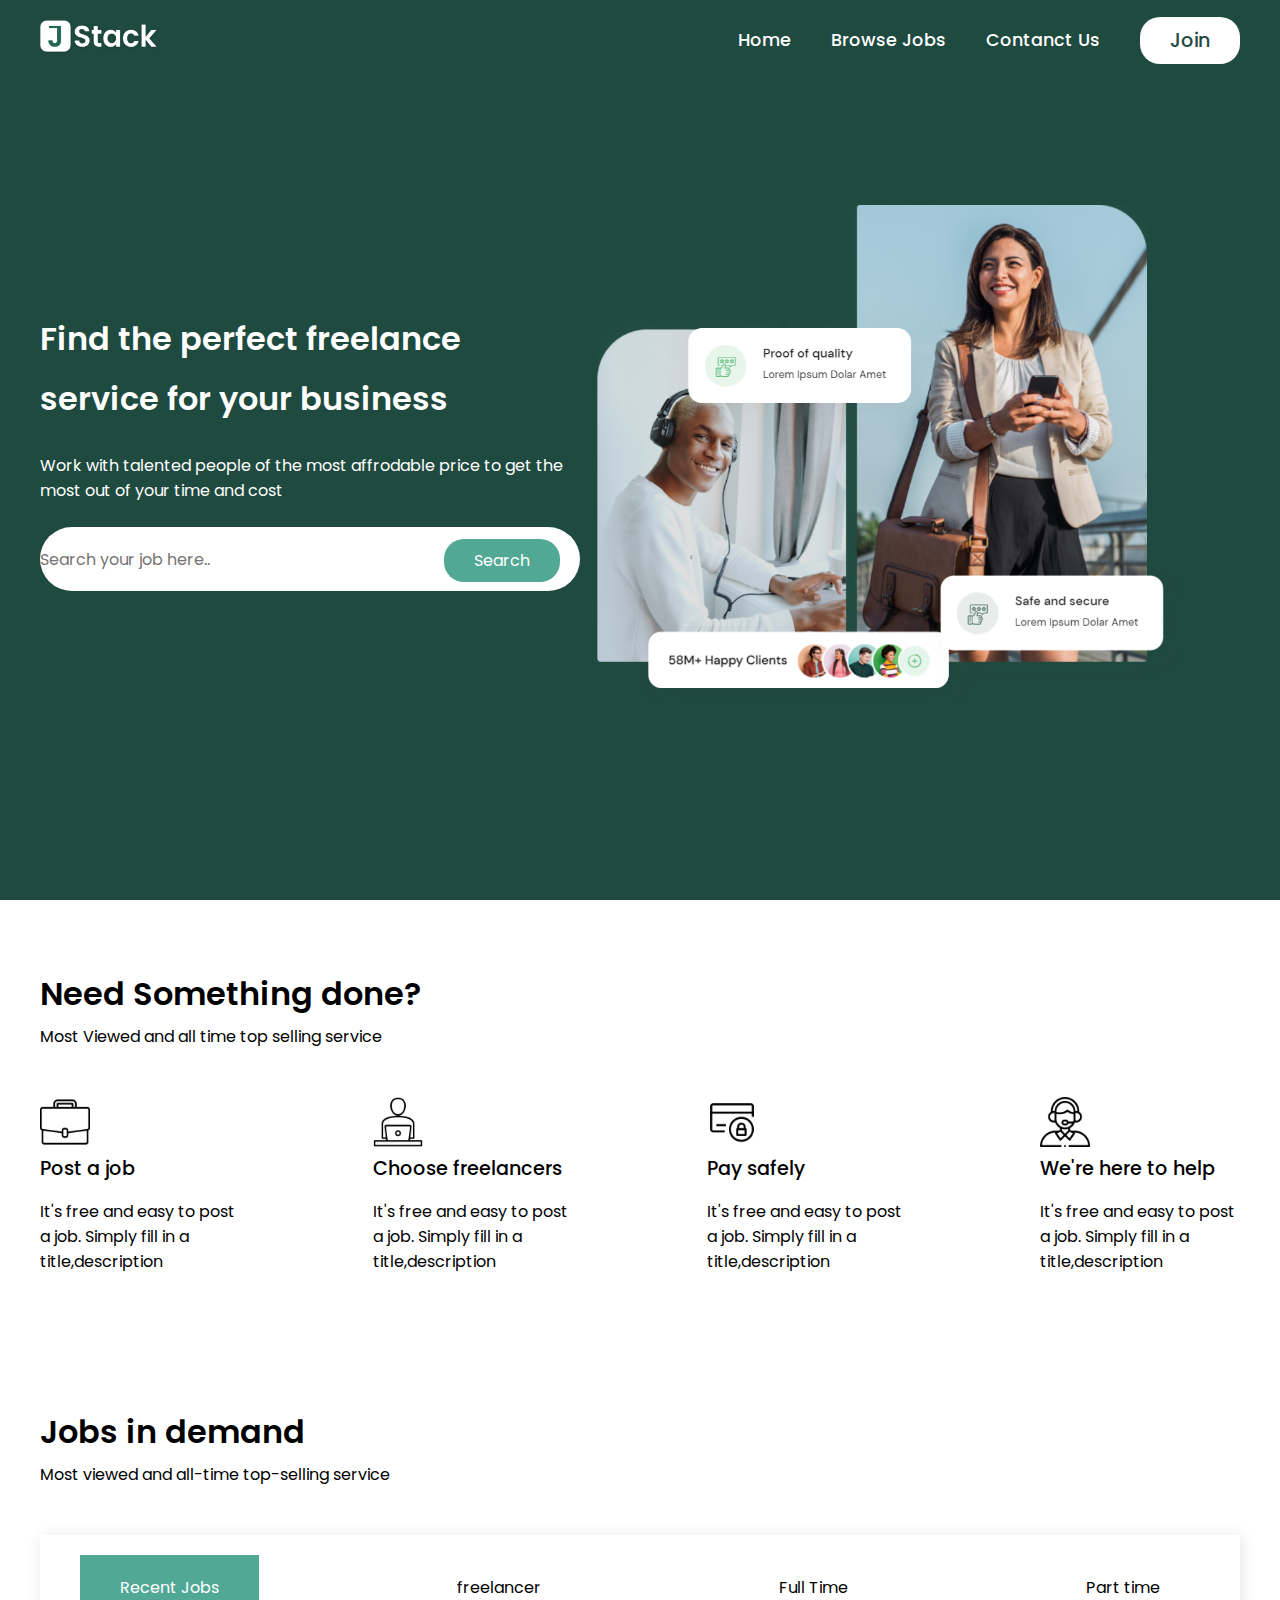
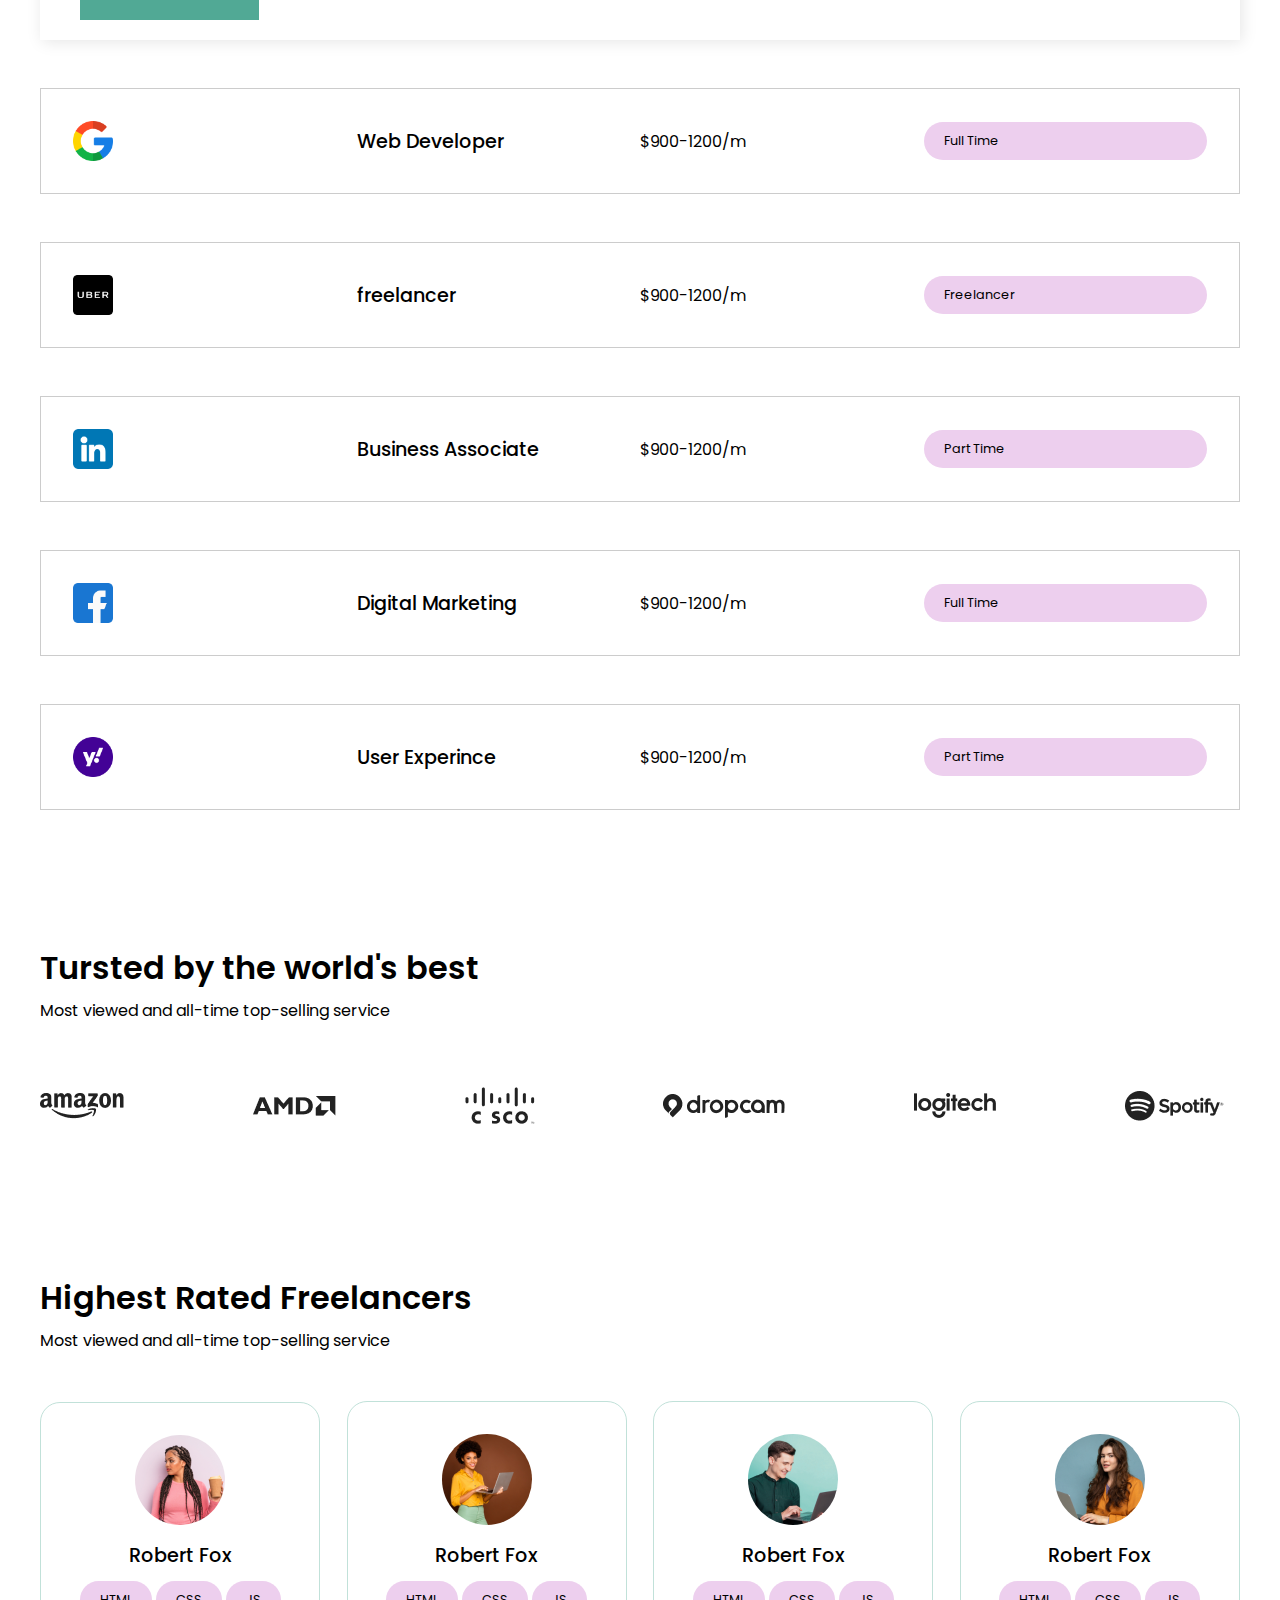
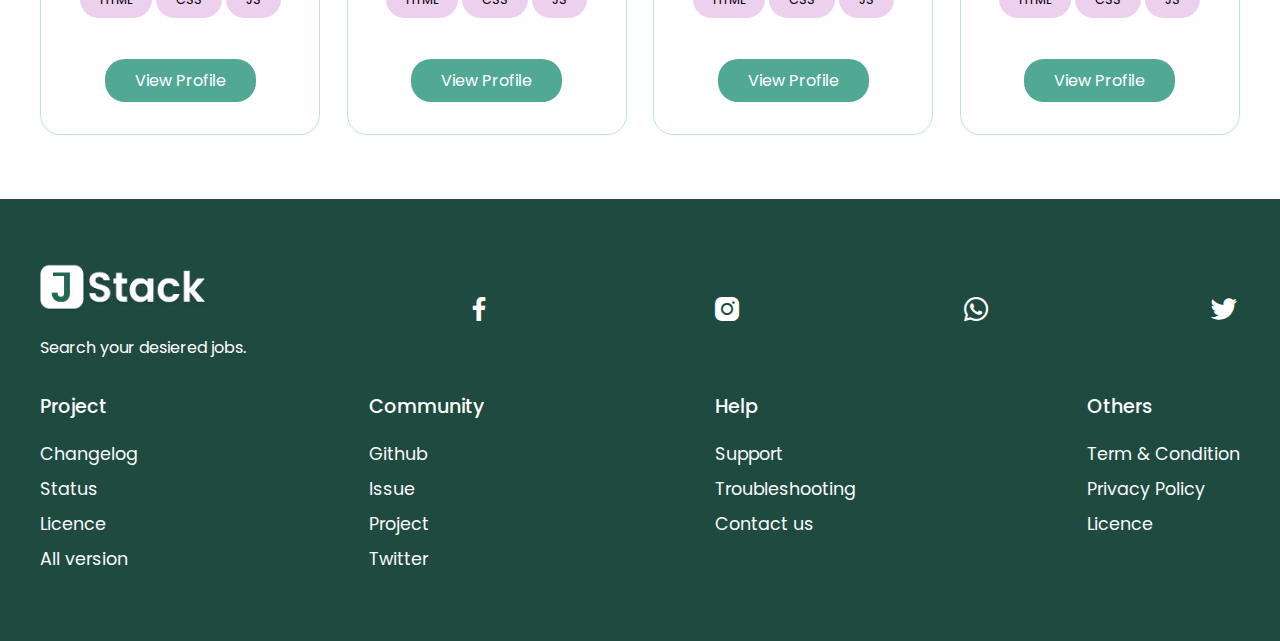
==== index.html @ 805e2f99 "html,css,js files added" ====
<!DOCTYPE html>
<html lang="en">

    <head>
        <meta charset="UTF-8">
        <meta name="viewport" content="width=device-width, initial-scale=1.0">
        <title>JSTACK - Search Jobs</title>
        <link rel="stylesheet" href="style.css">
        <link href='https://unpkg.com/boxicons@2.1.4/css/boxicons.min.css' rel='stylesheet'>
    </head>

    <body>

        <!-- Header  Section-->
        <header>
            <div id="navbar" class="obj-width">
                <a href="">
                    <img class="logo" src="images/logo.png" alt="Error">
                </a>
                <ul id="menu">
                    <li><a href="#">Home</a></li>
                    <li><a href="/jobs/job.html">Browse Jobs</a></li>
                    <li><a href="contact.html">Contanct Us</a></li>


                    <button id="w-btn">Join</button>
                </ul>
                <i id="bar" class="bx bx-menu">
                    
                </i>
            </div>
        </header>

        <!-- Hero  Section-->
        <section class="hero">
            <div class="hero-box obj-width">
                <div class="h-left">
                <h2>Find the perfect freelance 
                    service for your 
                    business</h2>
                <p>Work with talented people 
                    of the most affrodable price to 
                    get the most out of your time 
                    and cost</p>
               
                <div class="search">
                    <input type="text" placeholder="Search your job here..">
                    <a id="g-btn" href="#">Search</a>
                </div>
            </div>
                <div class="h-right">
                    <img src="/images/hero1.PNG" alt="">
                </div>
            </div>
        </section>

        <!-- Features  Section-->
        <section class="features sec-space obj-width">
            <h2>Need Something done?</h2>
            <p>Most Viewed and all time top 
                selling service                    </p>

                <div class="fe-box">
                    <div>
                        <img src="images/fe 1.png" alt="">
                        <h3>Post a job</h3>
                        <p>It's free and easy to post a job. Simply fill in a title,description</p>
                    </div>
                    <div>
                        <img src="images/fe 2.png" alt="">
                        <h3>Choose freelancers</h3>
                        <p>It's free and easy to post a job. 
                        Simply fill in a title,description</p>
                    </div>
                    <div>
                        <img src="images/fe 3.png" alt="">
                        <h3>Pay safely</h3>
                        <p>It's free and easy to post a job. 
                        Simply fill in a title,description</p>
                    </div>
                    <div>
                        <img src="images/fe 4.png" alt="">
                        <h3>We're here to help</h3>
                        <p>It's free and easy to post a job. 
                        Simply fill in a title,description</p>
                    </div>
                </div>
        </section>

        <!-- Job Listing  Section-->
        <section class="jobs sec-space obj-width">
            <h2>Jobs in demand</h2>
            <p>Most viewed and all-time top-selling service</p>

            <ul class="job-id">
                <li data-target="all" class="active">Recent Jobs</li>
                <li data-target="freelancer">freelancer</li>
                <li data-target="fullTime">Full Time</li>
                <li data-target="partTime">Part time</li>
            </ul>

            <div class="jobs-container">
                <li data-item="fullTime" 
                class="jList">
                    <img src="images/google.png" alt="">
                    <h3>Web Developer</h3>
                    <p>$900-1200/m</p>
                    <span id="key">Full Time</span>
                </li>
                <li data-item="freelancer" 
                class="jList">
                    <img src="images/uber.png" alt="">
                    <h3>freelancer</h3>
                    <p>$900-1200/m</p>
                    <span id="key">Freelancer</span>
                </li>
                <li data-item="partTime" 
                class="jList">
                    <img src="images/linkedin.png" alt="">
                    <h3>Business Associate</h3>
                    <p>$900-1200/m</p>
                    <span id="key">Part Time</span>
                </li>
                <li data-item="fullTime" 
                class="jList">
                    <img src="images/facebook.png" alt="">
                    <h3>Digital Marketing</h3>
                    <p>$900-1200/m</p>
                    <span id="key">Full Time</span>
                </li>
                <li data-item="partTime" 
                class="jList">
                    <img src="images/yahoo.png" alt="">
                    <h3>User Experince</h3>
                    <p>$900-1200/m</p>
                    <span id="key">Part Time</span>
                </li>
            </div>
        </section>

        <!-- Brand  Section-->
        <section class="trust sec-space obj-width">
            <h2>Tursted by the world's best</h2>
            <p>Most viewed and all-time 
                top-selling service
            </p>

            <div class="t-box">
                <img src="images/t1.png" alt="">
                <img src="images/t2.png" alt="">
                <img src="images/t3.png" alt="">
                <img src="images/t4.png" alt="">
                <img src="images/t5.png" alt="">
                <img src="images/t6.png" alt="">
            </div>
        </section>

        <!-- Team  Section-->
        <section class="team sec-space obj-width">
            <h2>Highest Rated Freelancers</h2>
            <p>Most viewed and all-time 
                top-selling service
            </p>

            <div class="team-container">
                <div class="fl-box">
                <img src="images/fl-1.png" alt="">
                <h3>Robert Fox</h3>
                <div class="skill">
                    <span id="key">HTML</span>
                    <span id="key">CSS</span>
                    <span id="key">JS</span>
                </div>

                <a href="#" id="g-btn">View Profile</a>
                </div>

                <div class="fl-box">
                <img src="images/fl-2.png" alt="">
                <h3>Robert Fox</h3>
                <div class="skill">
                    <span id="key">HTML</span>
                    <span id="key">CSS</span>
                    <span id="key">JS</span>
                </div>

                <a href="#" id="g-btn">View Profile</a>
                </div>
                <div class="fl-box">
                <img src="images/fl-3.png" alt="">
                <h3>Robert Fox</h3>
                <div class="skill">
                    <span id="key">HTML</span>
                    <span id="key">CSS</span>
                    <span id="key">JS</span>
                </div>

                <a href="#" id="g-btn">View Profile</a>
                </div>
                <div class="fl-box">
                <img src="images/fl-4.png" alt="">
                <h3>Robert Fox</h3>
                <div class="skill">
                    <span id="key">HTML</span>
                    <span id="key">CSS</span>
                    <span id="key">JS</span>
                </div>
                <a href="#" id="g-btn">View Profile</a>
                </div>
            </div>
        </section>


        <!-- Footer  Section-->
        <footer class="footer">
            <div class="obj-width">
                <div class="top">
                    <div>
                        <img class="logo" src="images/logo.png" alt="">
                        <p>Search your desiered jobs.</p>
                    </div>
                    <a href="#">
                        <i class='bx bxl-facebook'></i></a>
                    <a href="#">
                        <i class='bx bxl-instagram-alt'></i></a>
                    <a href="#">
                        <i class='bx bxl-whatsapp'></i></a>
                    <a href="#">
                        <i class='bx bxl-twitter'></i></a>
                </div>

                <div class="bottom">
                    <div>
                        <h3>Project</h3>
                        <a href="#">Changelog</a>
                        <a href="#">Status</a>
                        <a href="#">Licence</a>
                        <a href="#">All version</a>
                    </div>
                    <div>
                        <h3>Community</h3>
                        <a href="#">Github</a>
                        <a href="#">Issue</a>
                        <a href="#">Project</a>
                        <a href="#">Twitter</a>
                    </div>
                    <div>
                        <h3>Help</h3>
                        <a href="#">Support</a>
                        <a href="#">Troubleshooting</a>
                        <a href="#">Contact us</a>
                    </div>
                    <div>
                        <h3>Others</h3>
                        <a href="#">Term & Condition</a>
                        <a href="#">Privacy Policy</a>
                        <a href="#">Licence</a>
                    </div>
                </div>
            </div>
        </footer>

       

    </body>
    <script src="script.js"></script>
    <script src="frist.js"></script>
</html>
---- style.css ----
@import url("https://fonts.googleapis.com/css2?family=Poppins:wght@100;200;300;400;500;600;700;800&display=swap");

 * {
  margin: 0;
  padding: 0;
  box-sizing: border-box;
  font-family: "Poppins", sans-serif;
} 

body {
  position: relative;
}

/* Global CSS */

h1 { 
  font-size: 3rem;
  font-weight: 600;
}

h2 {
  font-size: 2rem;
  font-weight: 600;
  line-height: 60px;
}
h3 {
  font-size: 1.2rem;
  padding-bottom: 1rem;
  font-weight: 500;
}

#w-btn{
    margin-left: 40px;
    background: #fff;
    color: #1f4a40;
    padding: 9px 30px;
    border-radius: 20px;
    font-size: 1.2rem;
    font-weight: 500;
    box-shadow: none;
    border: none;
}

#g-btn {
  text-decoration: none;
  background-color: #51a995;
  color: #fff;
  border-radius: 20px;
  padding: 9px 30px;
  cursor: pointer;
}

.sec-space {
  padding: 4rem 0;
}
.extra-space {
  padding-top: 8rem;
}
.obj-width {
  max-width: 1200px;
  margin: auto;
}

/* navbar css */
header{
    background-color: #1f4a40;
    position: fixed;
    top: 0;
    right: 0;
    width: 100%;
    z-index: 999;
  }

#navbar{
    display: flex;
    justify-content: space-between;
    align-items: center;
    height: 80px;
}

#navbar .logo{
  width: 120px;
}

#menu {
  display: flex;
  justify-content: flex-end;
  align-items: center;
  list-style: none;
}

#menu li a {
  color: #fff;
  text-decoration: none;
  margin-left: 40px;
  font-size: 1.1rem;
  font-weight: 500;
}



#bar{
  color: #fff;
  display: none;
}
/* hero */

.hero{
  background-color: #1f4a40;
}

.hero-box {
    display: flex;
    flex-direction: row;
    /* justify-content: space-between; */
    height: 100vh;
    align-items: center;
}

.h-left {
  width: 45%;
  color: #fff;
}

.h-left p{
    padding: 1.5rem 0;
}

.search{
  position: relative;
}

.search input{
  width: 100%;
  height: 4rem;
  border-radius: 35px;
  padding: 0 20;
  font-size: 1rem;
  outline: none;
  border: none;
}

.search a{
  position: absolute;
  top: 12px;
  right: 20px;
}

.h-right{
  width: 50%;
}

.h-right img{
  width: 100%;
  object-fit: cover;
}

.features .fe-box{
  display: flex;
  justify-content: space-between;
  align-items: center;
  flex-wrap: wrap;
}

.features .fe-box div{
  width: 200px;
}

.features .fe-box img{
  width: 50px;
  margin-top: 3rem;
}

.jobs .job-id{
  margin-top: 3rem;
  display: flex;
  justify-content: space-between;
  align-items: center;
  list-style: none;
  box-shadow: 2px 2px 15px rgba(0, 0, 0, 0.1);
}

.jobs .job-id{
  padding: 20px 40px;
  cursor: pointer;
  color: #000;
}

.jobs .job-id li{
  padding: 20px 40px;
  cursor: pointer;
  color: #000;
}

.jobs .job-id li.active{
     background: #51a995;
     color: #fff;
}

.jobs .jList{
  margin-top: 3rem;
  display: grid;
  grid-template-columns: repeat(4, 1fr);
  border: 1px solid #ccc;
  align-items: center;
  justify-content: start;
  cursor: pointer;
  color: #000;
  padding: 2rem 2rem;
}

.jobs .jList.delete {
    display: none;
}

.jobs .jList:hover{
  background: #ecf1ee;
}

.jobs .jList img{
  width: 40px;
}

.jobs .jList h3 {
    padding-bottom: 0;
}

.trust .t-box {
  display: flex;
  align-items: center;
  flex-wrap: wrap;
  justify-content: space-between;
  padding-top: 3rem;
}

.trust .t-box img{
  margin: 1rem 1rem 1rem 0;
}

.team-container {
  display: flex;
  justify-content: space-between;
  align-items: center;
  flex-wrap: wrap;
}

.team-container .fl-box {
  border: 1px solid #c1e1d9;
  width: 280px;
  padding: 2rem 0;
  border-radius: 20px;
  margin-top: 3rem;
  display: flex;
  flex-direction: column;
  justify-content: center;
  align-items: center;
}

.fl-box img{
  border-radius: 50%;
  margin-bottom: 1rem;
}

.skill{
  padding-bottom: 3rem;
}

#key {
  font-size: 0.8rem;
  background-color: #edcfee;
  padding: 10px 20px;
  border-radius: 20px;
}

/* footer */
footer{
  background: #1f4a40;
  color: #fff;
  padding: 4rem 0;
}

.top{
  display: flex;
  align-items: center;
  text-align: start;
  justify-content: space-between;
}

.top .logo{
  width: 170px;
  margin-bottom: 1rem;
}

.top i{
  color: #fff;
  font-size: 2rem;
  margin-left: 0.5rem;
}

.bottom{
  padding-top: 2rem;
  text-align: start;
  display: flex;
  justify-content: space-between;
  flex-wrap: wrap;
}

.bottom div {
  display: flex;
  flex-direction: column;
}

.bottom a{
  text-decoration: none;
  color: #fafafa;
  line-height: 35px;
  font-size: 1.1rem; 
}

/* browser jobs */

.jobs form{
  margin-top: 3rem;
  width: 100%;
  border: 1px solid #51a995;
  border-radius: 5px;
  display: flex;
  justify-content: space-between;
  align-items: center;
}

.jobs form i{
  padding-left: 1rem;
  font-size: 1.1rem;
  font-weight: bold;
}

.jobs fom

@media(max-width: 1200px){
  .obj-width {
    width: 95%;
  }
}

@media(max-width: 699px) {
  #menu{
      background-color: #fff;
      display: block;
      width: 280px;
      height: auto;
      position: absolute;
      top: 80px;
      right: -100%;
      padding: 30px 0;
      box-shadow: 0px 2px 10px black;
      border-radius: 13px;
      opacity: 0;
      transition: all 0.3s ease; 
}

#menu.active{
  right: 10px;
  opacity: 1;
}

#menu li{
  padding: 1rem;
}

#menu li a {
  color: #1f4a40;
}

#bar {
  display: block;
  font-size: 1.7rem;
  cursor: pointer;
}

#w-btn{
  margin-left: 20px 0 0 50px;
  background: #1f4a40;
  color: #fff;
}

.hero-box{
  flex-direction: column-reverse;
  justify-content: center;
  height: auto;
  align-items: start;
  padding: 8rem 0;
} 
.h-left{
  width: 100%;
}

.h-right{
  display: none;
}

.features .fe-box div{
  width: 40%;
}


.jobs .job-id {
  position: relative;
  width: 100%;
  overflow-x: scroll;
  -ms-overflow-style: none;
  scrollbar-width: none;
}
 .jobs .job-id li {
     padding: 20px 30px;
     text-wrap: nowrap;
 }

 .jobs-container {
  display: flex;
  justify-content: space-between;
  flex-wrap: wrap;
  margin-top: 2rem;
 }

 .jobs .jList{
  width: 48%;
  margin-top: 1rem;
  grid-template-columns: repeat(1, 1fr);
  grid-gap: 15px;
  padding: 2rem 1rem;
  text-align: center;
  justify-content: center;
 }
 .team-container .fl-box{
    width: 48%;
    text-align: center;
    border-radius: 10px;
    margin-top: 1rem;
 }

 .skill{
  padding-bottom: 1rem;
 }

 /* footer */
 .top i{
   margin-left: 1rem 1rem 0rem 0rem;
}

.bottom div {
  width: 50%;
  margin-bottom: 50px;
}
}
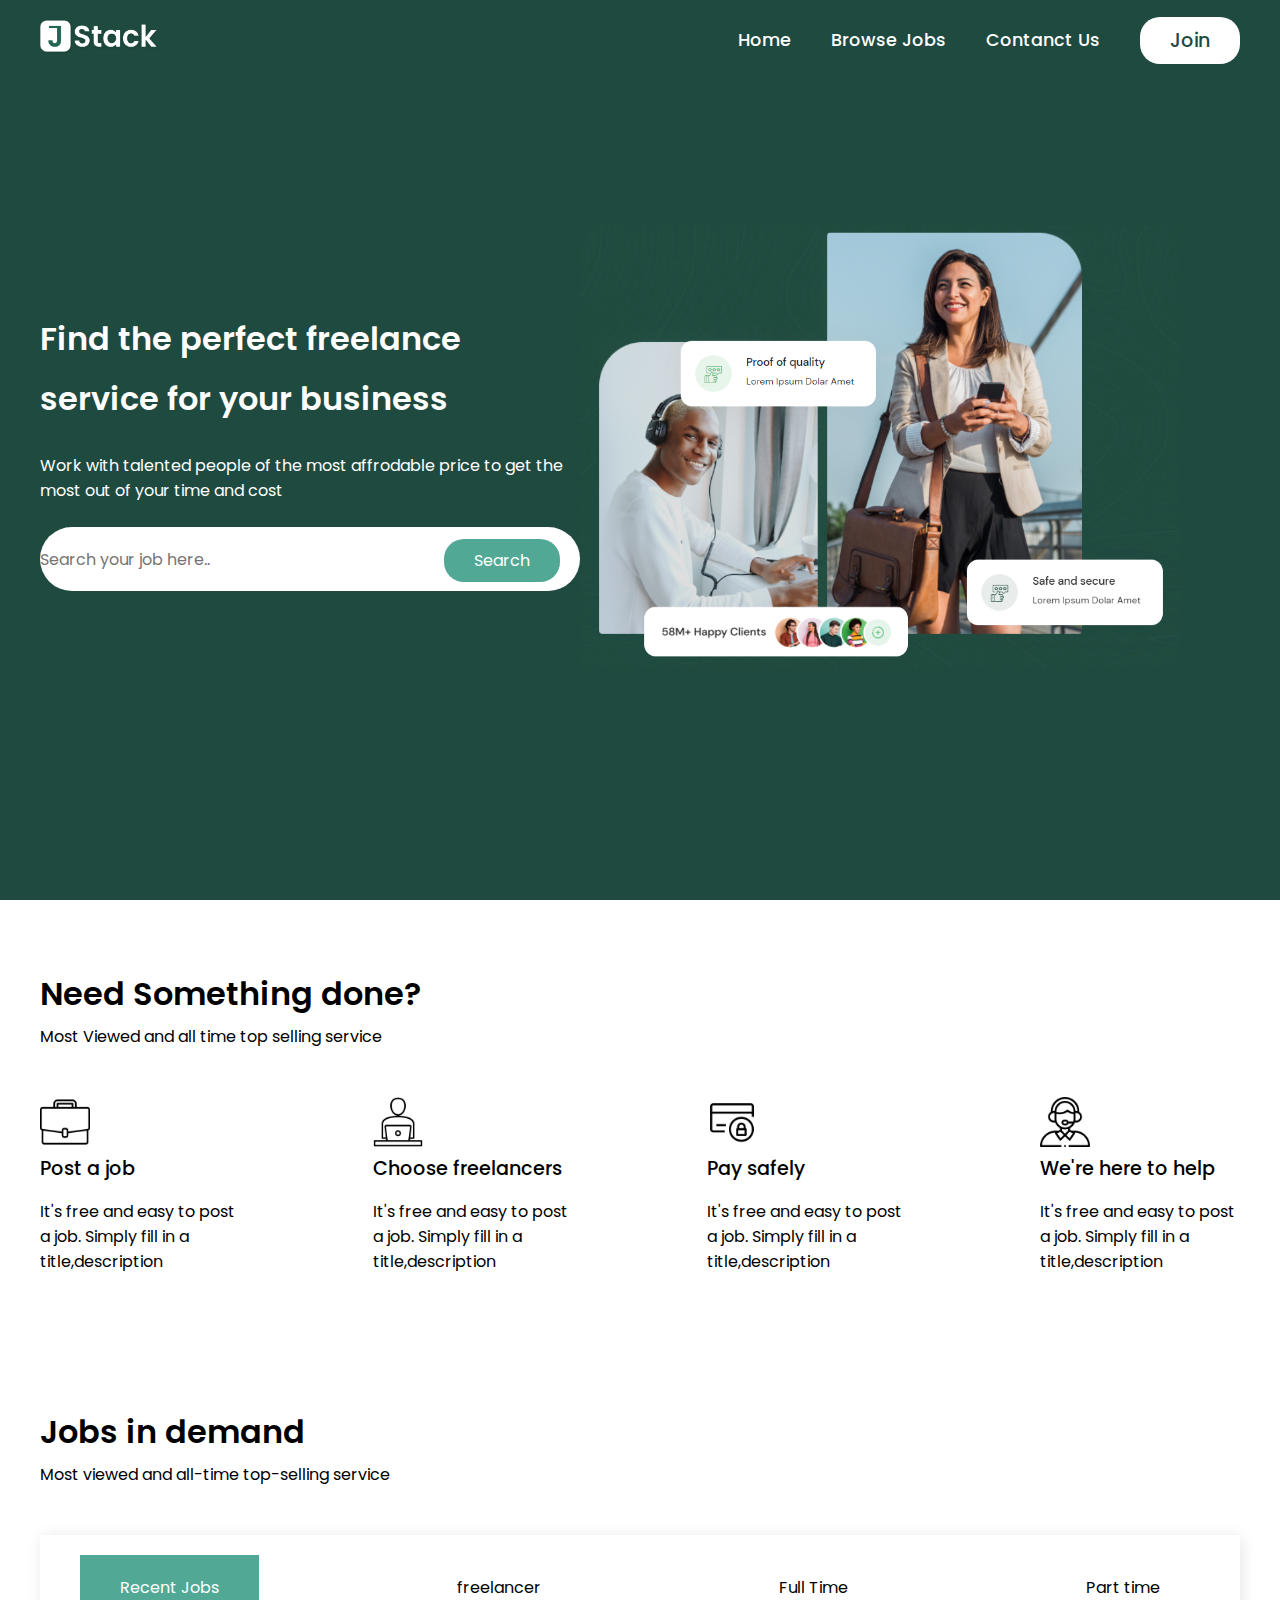
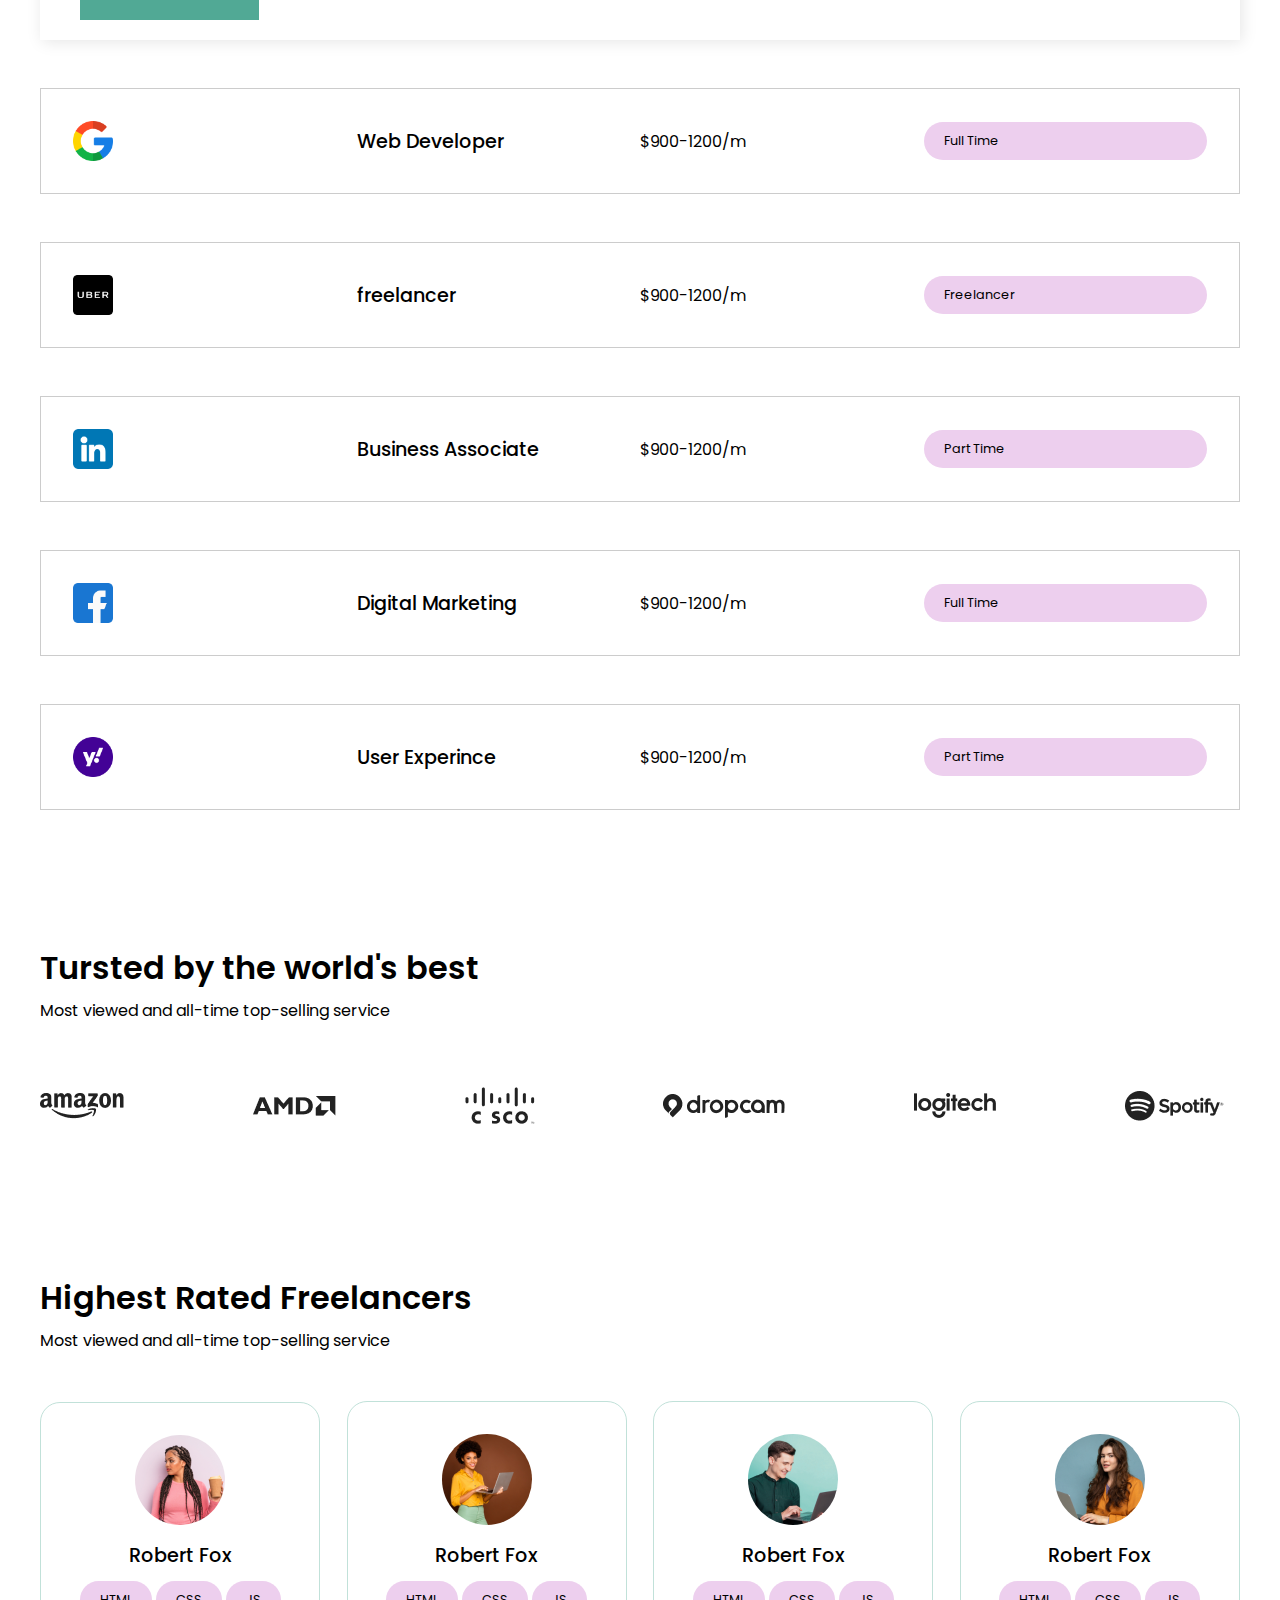
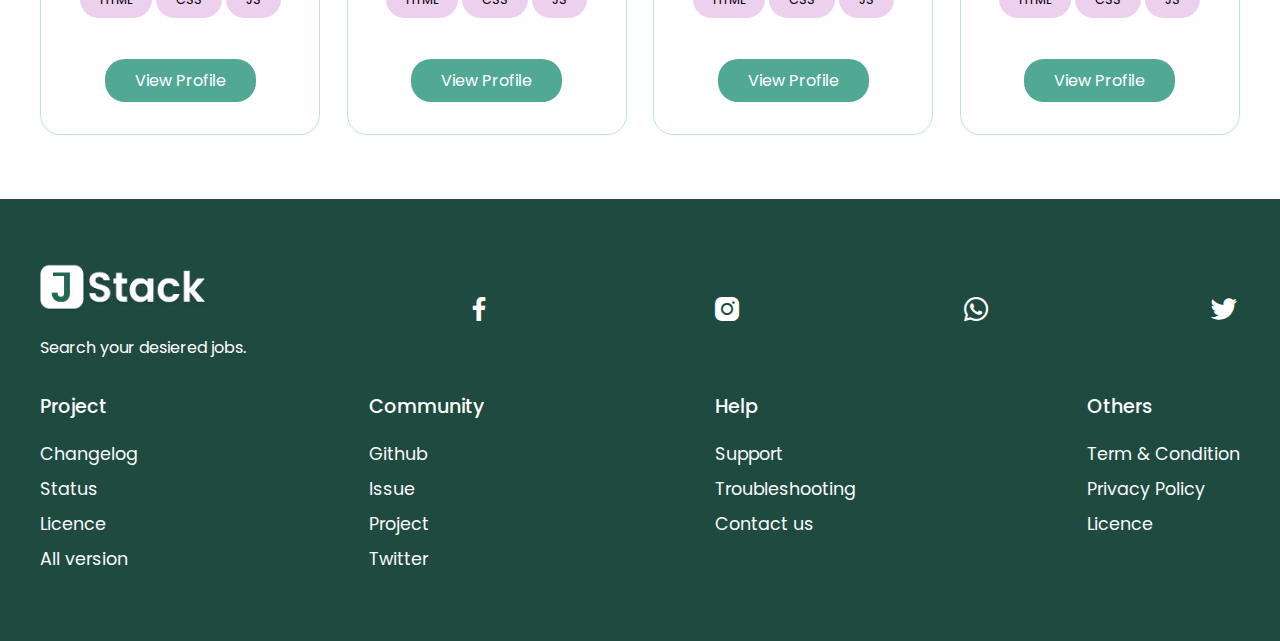
==== commit 8003f8eb: "added new page" ====
--- a/index.html
+++ b/index.html
@@ -49,7 +49,7 @@
                 </div>
             </div>
                 <div class="h-right">
-                    <img src="/images/hero1.PNG" alt="">
+                    <img src="images/hero.PNG" alt="">
                 </div>
             </div>
         </section>
--- a/style.css
+++ b/style.css
@@ -1,11 +1,184 @@
 @import url("https://fonts.googleapis.com/css2?family=Poppins:wght@100;200;300;400;500;600;700;800&display=swap");
 
- * {
+* {
   margin: 0;
   padding: 0;
   box-sizing: border-box;
   font-family: "Poppins", sans-serif;
-} 
+}
+
+/* Project Detail Styles */
+.project-detail {
+  max-width: 800px;
+  margin: 2rem auto;
+  padding: 2rem;
+  background: #fff;
+  border-radius: 8px;
+  box-shadow: 0 2px 10px rgba(0,0,0,0.1);
+}
+
+.project-title {
+  font-size: 2rem;
+  color: #333;
+  margin-bottom: 1.5rem;
+}
+
+.project-meta {
+  display: flex;
+  justify-content: space-between;
+  margin-bottom: 2rem;
+}
+
+.client-info {
+  display: flex;
+  align-items: center;
+}
+
+.client-image {
+  width: 50px;
+  height: 50px;
+  border-radius: 50%;
+  margin-right: 1rem;
+}
+
+.rating-stars {
+  color: #ffc107;
+}
+
+.project-stats p {
+  margin: 0.5rem 0;
+  color: #666;
+}
+
+.skills-required {
+  margin: 2rem 0;
+}
+
+.skill-tags {
+  display: flex;
+  flex-wrap: wrap;
+  gap: 0.5rem;
+  margin-top: 1rem;
+}
+
+.skill-tag {
+  background: #e9ecef;
+  padding: 0.5rem 1rem;
+  border-radius: 20px;
+  font-size: 0.9rem;
+  color: #333;
+}
+
+.project-actions {
+  display: flex;
+  gap: 1rem;
+  margin-top: 2rem;
+}
+
+.btn-apply,
+.btn-save {
+  padding: 0.8rem 2rem;
+  border: none;
+  border-radius: 4px;
+  cursor: pointer;
+  font-weight: 500;
+}
+
+.btn-apply {
+  background: #007bff;
+  color: white;
+}
+
+.btn-save {
+  background: #6c757d;
+  color: white;
+}
+
+/* Job Posting Form Styles */
+.post-project {
+  max-width: 800px;
+  margin: 2rem auto;
+  padding: 2rem;
+  background: #fff;
+  border-radius: 8px;
+  box-shadow: 0 2px 10px rgba(0,0,0,0.1);
+}
+
+.post-project h1 {
+  font-size: 2rem;
+  color: #333;
+  margin-bottom: 2rem;
+}
+
+.form-group {
+  margin-bottom: 1.5rem;
+}
+
+.form-group label {
+  display: block;
+  font-weight: 500;
+  margin-bottom: 0.5rem;
+  color: #333;
+}
+
+.form-group input,
+.form-group textarea {
+  width: 100%;
+  padding: 0.8rem;
+  border: 1px solid #ddd;
+  border-radius: 4px;
+  font-size: 1rem;
+}
+
+.form-group textarea {
+  resize: vertical;
+  min-height: 150px;
+}
+
+.form-row {
+  display: flex;
+  gap: 1rem;
+  margin-bottom: 1.5rem;
+}
+
+.form-row .form-group {
+  flex: 1;
+}
+
+.form-actions {
+  display: flex;
+  gap: 1rem;
+  margin-top: 2rem;
+}
+
+.btn-submit {
+  background: #28a745;
+  color: white;
+  padding: 0.8rem 2rem;
+  border: none;
+  border-radius: 4px;
+  cursor: pointer;
+  font-weight: 500;
+}
+
+.btn-cancel {
+  background: #dc3545;
+  color: white;
+  padding: 0.8rem 2rem;
+  border: none;
+  border-radius: 4px;
+  cursor: pointer;
+  font-weight: 500;
+}
+
+small {
+  display: block;
+  margin-top: 0.3rem;
+  color: #666;
+  font-size: 0.9rem;
+}
+
+
 
 body {
   position: relative;
@@ -335,7 +508,43 @@
   font-weight: bold;
 }
 
-.jobs fom
+.jobs form input {
+  width: 100%;
+  border: none;
+  outline: none;
+  padding: 1rem 0.5rem;
+  font-size: 1.1rem;
+
+}
+
+/* job details */
+
+.job-header{
+  display: flex;
+  justify-content: space-around;
+  align-items: center;
+  background: #f8fcfa;
+  border: 1px solid #51a995;
+  border-radius: 38px;
+  padding: 2rem;
+}
+
+.job-img-row {
+  display: flex;
+  align-items: center;
+}
+
+.job-header img{
+  width: 100px;
+  background: #fff;
+  padding: 1rem;
+  border-radius: 15rem;
+  margin-right: 2rem;
+}
+
+.job-description p{
+  padding-bottom: 2rem;
+}
 
 @media(max-width: 1200px){
   .obj-width {
@@ -452,4 +661,4 @@
   width: 50%;
   margin-bottom: 50px;
 }
-}+}
